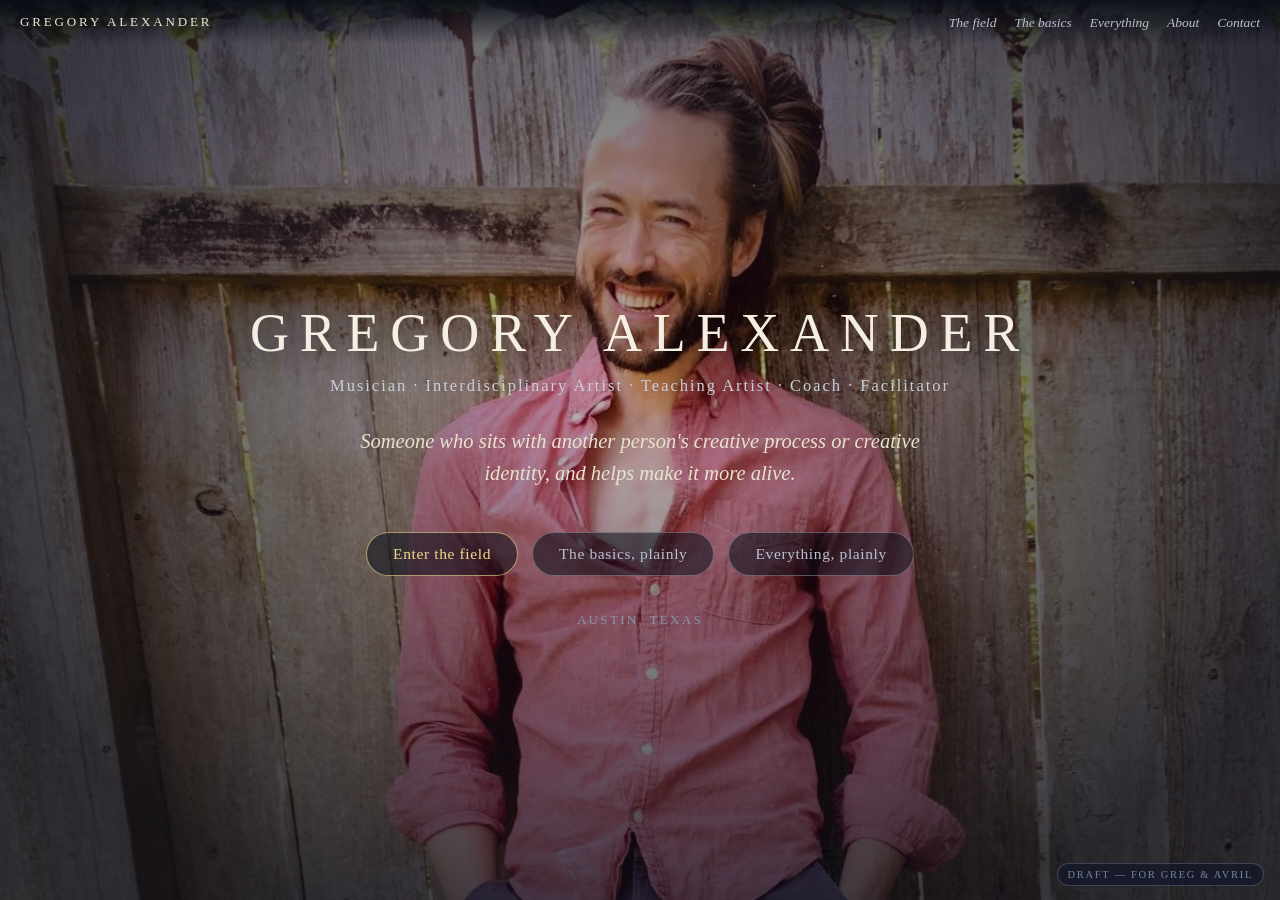
==== draft-site/index.html @ 9e90405c "Phone field: density quota, on-screen surge clamp, header guard, faster shimmer, deeper starfield, c" ====
<!DOCTYPE html>
<html lang="en">
<head>
<meta charset="utf-8">
<meta name="viewport" content="width=device-width, initial-scale=1">
<title>Gregory Alexander — musician · interdisciplinary artist · teaching artist · coach · facilitator</title>
<style>
  *{margin:0;padding:0;box-sizing:border-box;}
  html,body{min-height:100%;}
  body{background:#070b16;color:#e8e4d8;font-family:Georgia,'Times New Roman',serif;-webkit-font-smoothing:antialiased;}
  a{color:#f2d68c;}
  button{font-family:inherit;}

  /* ---------- persistent quiet nav ---------- */
  #nav{position:fixed;top:0;left:0;right:0;z-index:50;display:flex;justify-content:space-between;align-items:center;
    padding:13px 20px;background:linear-gradient(rgba(7,11,22,.88),rgba(7,11,22,0));}
  #nav .name{letter-spacing:.22em;text-transform:uppercase;font-size:13px;color:#ece7d9;text-decoration:none;}
  #nav .links a{margin-left:18px;font-size:13.5px;font-style:italic;color:#b9c0d0;text-decoration:none;}
  #nav .links a:hover{color:#f2d68c;}

  .view{display:none;min-height:100vh;}
  .view.on{display:block;}

  /* ---------- cover ---------- */
  #cover{position:relative;overflow:hidden;}
  #cover .bg{position:absolute;inset:0;background:url('assets/fence.jpg') center 22%/cover no-repeat;opacity:.85;}
  #cover .veil{position:absolute;inset:0;background:radial-gradient(ellipse at 50% 42%,rgba(7,11,22,.10),rgba(7,11,22,.78) 80%);}
  #coverStars{position:absolute;inset:0;}
  #cover .inner{position:relative;z-index:3;min-height:100vh;display:flex;flex-direction:column;align-items:center;justify-content:center;text-align:center;padding:90px 22px 60px;}
  #cover h1{font-size:clamp(30px,5.6vw,54px);font-weight:normal;letter-spacing:.2em;text-transform:uppercase;color:#f4efe2;text-shadow:0 2px 30px rgba(0,0,0,.8);}
  #cover .titles{margin-top:12px;font-size:clamp(13px,1.8vw,16.5px);letter-spacing:.12em;color:#c8cfdd;}
  #cover .knownfor{margin-top:30px;max-width:620px;font-style:italic;font-size:clamp(16.5px,2.3vw,20.5px);line-height:1.55;color:#e8e2cf;}
  #cover .enter{margin-top:42px;display:flex;gap:14px;flex-wrap:wrap;justify-content:center;}
  .btn{display:inline-block;padding:12px 26px;border:1px solid rgba(242,214,140,.65);border-radius:999px;color:#f2d68c;
    text-decoration:none;font-size:15.5px;letter-spacing:.04em;background:rgba(10,14,26,.55);cursor:pointer;}
  .btn:hover{background:rgba(242,214,140,.14);}
  .btn.plain{border-color:rgba(185,192,208,.4);color:#b9c0d0;}
  #cover .where{margin-top:36px;font-size:13px;letter-spacing:.18em;color:#8b94a9;text-transform:uppercase;}

  /* ---------- field ---------- */
  #fieldView{position:relative;overflow:hidden;background:#070b16;}
  #dust{position:absolute;inset:0;z-index:0;}
  #field{position:absolute;inset:0;z-index:2;cursor:crosshair;}
  .phrase{position:absolute;transform:translate(-50%,-50%);white-space:nowrap;color:#aab4c8;background:none;border:none;
    font-family:inherit;cursor:pointer;padding:2px 4px;will-change:transform,opacity;user-select:none;-webkit-user-select:none;}
  .anchorWord{position:absolute;transform:translate(-50%,-50%);z-index:1;color:rgba(216,222,235,.13);letter-spacing:.3em;
    text-transform:uppercase;white-space:nowrap;pointer-events:none;user-select:none;}
  #fieldHead{position:absolute;top:64px;left:0;right:0;z-index:5;text-align:center;pointer-events:none;}
  #fieldHead h2{font-size:clamp(17px,2.4vw,24px);font-weight:normal;letter-spacing:.22em;text-transform:uppercase;color:#ece7d9;
    text-shadow:0 0 22px rgba(7,11,22,.95);}
  #fieldHead p{margin-top:5px;font-style:italic;font-size:clamp(12px,1.5vw,14.5px);color:#98a2b8;text-shadow:0 0 14px rgba(7,11,22,.95);}
  #fieldHint{position:absolute;left:0;right:0;bottom:16px;z-index:5;text-align:center;font-style:italic;
    font-size:clamp(11.5px,1.4vw,13.5px);color:#79839a;pointer-events:none;text-shadow:0 0 12px rgba(7,11,22,.95);}

  /* ---------- micro card ---------- */
  #card{position:fixed;left:50%;top:50%;transform:translate(-50%,-50%) scale(.86);width:min(480px,calc(100vw - 32px));
    background:rgba(13,18,34,.97);border:1px solid rgba(242,214,140,.45);border-radius:14px;padding:20px 22px 16px;z-index:80;
    opacity:0;pointer-events:none;transition:opacity .38s ease,transform .38s cubic-bezier(.22,1.36,.36,1),box-shadow .38s ease;
    box-shadow:0 0 0 0 rgba(242,214,140,0),0 18px 50px rgba(0,0,0,.55);}
  #card.open{opacity:1;pointer-events:auto;transform:translate(-50%,-50%) scale(1);
    box-shadow:0 0 90px 14px rgba(242,214,140,.20),0 18px 50px rgba(0,0,0,.55);}
  #card{cursor:pointer;}
  #card h3{font-size:19px;font-weight:normal;color:#f2d68c;margin-bottom:8px;padding-right:26px;text-decoration:underline dotted rgba(242,214,140,.65);text-underline-offset:4px;}
  #card p{font-size:14.5px;line-height:1.55;color:#ddd8ca;}
  #card .more{display:inline-block;margin-top:13px;font-size:13.5px;font-style:italic;color:#f2d68c;text-decoration:none;border-bottom:1px dotted rgba(242,214,140,.6);cursor:pointer;background:none;border-top:none;border-left:none;border-right:none;padding:0;}
  #cardClose{position:absolute;top:9px;right:13px;background:none;border:none;color:#98a2b8;font-size:19px;cursor:pointer;}

  /* ---------- rooms ---------- */
  .roomWrap{max-width:760px;margin:0 auto;padding:110px 22px 70px;}
  .roomWrap .kick{font-size:12px;letter-spacing:.26em;text-transform:uppercase;color:#98a2b8;}
  .roomWrap h2{font-size:clamp(26px,4vw,36px);font-weight:normal;color:#f4efe2;margin:10px 0 6px;}
  .roomWrap .sub{font-style:italic;color:#c8cfdd;font-size:16.5px;margin-bottom:22px;}
  .roomWrap img.hero{width:100%;max-height:340px;object-fit:cover;border-radius:10px;margin:8px 0 26px;opacity:.92;}
  .roomWrap p{font-size:16.5px;line-height:1.68;color:#ddd8ca;margin-bottom:16px;}
  .roomWrap h4{font-weight:normal;font-style:italic;color:#f2d68c;font-size:17.5px;margin:26px 0 8px;}
  .roomWrap ul{margin:0 0 16px 20px;}
  .roomWrap li{font-size:16px;line-height:1.6;color:#ddd8ca;margin-bottom:5px;}
  .waysIn{display:flex;flex-wrap:wrap;gap:9px;margin:6px 0 20px;}
  .waysIn button{background:rgba(16,22,40,.85);border:1px solid rgba(217,210,192,.3);border-radius:999px;color:#d9d2c0;
    font-size:13.5px;padding:6px 14px;cursor:pointer;}
  .waysIn button:hover{border-color:rgba(242,214,140,.8);color:#f2d68c;}
  .reach{margin-top:34px;border-top:1px solid rgba(217,210,192,.22);padding-top:20px;}
  .reach p{font-size:15.5px;}
  .reach .big{font-size:17.5px;color:#f4efe2;}
  .sideways{margin-top:26px;font-style:italic;font-size:14.5px;color:#98a2b8;}
  .sideways a{color:#b9c0d0;}

  /* ---------- everything / about ---------- */
  .pageWrap{max-width:820px;margin:0 auto;padding:110px 22px 70px;}
  .pageWrap h2{font-size:clamp(24px,3.6vw,32px);font-weight:normal;color:#f4efe2;letter-spacing:.14em;text-transform:uppercase;margin-bottom:8px;}
  .pageWrap .lede{font-style:italic;color:#c8cfdd;margin-bottom:10px;font-size:16px;}
  .pageWrap h3{font-weight:normal;font-size:25px;letter-spacing:.03em;color:#f2d68c;margin:38px 0 12px;}
  .pageWrap h3 a{color:#f2d68c;text-decoration:none;border-bottom:1px dotted rgba(242,214,140,.5);}
  .pageWrap .phr{display:inline-block;margin:0 14px 9px 0;font-size:15.5px;color:#d9d2c0;text-decoration:none;border-bottom:1px dotted rgba(217,210,192,.35);cursor:pointer;background:none;border-top:none;border-left:none;border-right:none;padding:0;}
  .pageWrap .phr:hover{color:#f2d68c;}
  .pageWrap p{font-size:16.5px;line-height:1.68;color:#ddd8ca;margin-bottom:16px;}
  .pageWrap img.hero{width:100%;max-height:360px;object-fit:cover;border-radius:10px;margin:10px 0 24px;}
  #draftTag{position:fixed;bottom:14px;right:16px;z-index:90;font-size:10.5px;letter-spacing:.16em;color:#79839a;
    border:1px solid rgba(121,131,154,.4);border-radius:999px;padding:5px 10px;background:rgba(16,22,40,.7);}

  /* ---------- light rooms: possibility, crystallized ---------- */
  #roomView,#everythingView,#aboutView,#basicsView{background:linear-gradient(180deg,#faf2df,#f5e7cb 55%,#efdcba);color:#2e2119;}
  #roomView .roomWrap h2,#everythingView .pageWrap h2,#aboutView .pageWrap h2,#basicsView .pageWrap h2{color:#33231a;}
  .roomWrap .kick{color:#a05a2c;}
  #roomView .roomWrap .sub,#everythingView .pageWrap .lede,#aboutView .pageWrap .lede,#basicsView .pageWrap .lede{color:#71563c;}
  #roomView .roomWrap p,#roomView .roomWrap li,#everythingView .pageWrap p,#aboutView .pageWrap p,#basicsView .pageWrap p{color:#41321f;}
  #roomView .roomWrap h4{color:#b3541e;}
  #roomView .roomWrap img.hero{opacity:1;box-shadow:0 10px 34px rgba(90,55,15,.25);}
  #everythingView .pageWrap img.hero,#aboutView .pageWrap img.hero,#basicsView .pageWrap img.hero{box-shadow:0 10px 34px rgba(90,55,15,.22);}
  #roomView .waysIn button{background:rgba(255,252,244,.85);border-color:rgba(122,84,40,.45);color:#5a4028;}
  #roomView .waysIn button:hover{border-color:#b3541e;color:#b3541e;}
  #roomView .reach,#everythingView .reach,#aboutView .reach,#basicsView .reach{border-top-color:rgba(122,84,40,.35);}
  #roomView .reach .big,#everythingView .reach .big,#aboutView .reach .big,#basicsView .reach .big{color:#33231a;}
  #roomView a,#everythingView a,#aboutView a,#basicsView a{color:#9a4a12;}
  #roomView .sideways{color:#8a6c4c;} #roomView .sideways a{color:#9a4a12;}
  #everythingView .pageWrap h3{color:#8a3c0c;} #everythingView .pageWrap h3 a{color:#8a3c0c;border-bottom-color:rgba(154,74,18,.5);}
  #everythingView .pageWrap .phr{color:#5a4632;border-bottom-color:rgba(122,84,40,.4);}
  #everythingView .pageWrap .phr:hover{color:#b3541e;}
  body.lightnav #nav{background:linear-gradient(rgba(250,242,223,.94),rgba(250,242,223,0));}
  body.lightnav #nav .name{color:#4a3220;}
  body.lightnav #nav .links a{color:#7a5a38;}
  body.lightnav #nav .links a:hover{color:#b3541e;}
  /* ---------- basics ---------- */
  .hireCards{display:grid;grid-template-columns:repeat(auto-fit,minmax(215px,1fr));gap:16px;margin:22px 0 8px;}
  .hireCard{display:block;background:rgba(255,252,244,.9);border:1px solid rgba(122,84,40,.35);border-radius:12px;overflow:hidden;text-decoration:none;box-shadow:0 6px 22px rgba(90,55,15,.13);}
  .hireCard img{width:100%;height:130px;object-fit:cover;display:block;}
  .hireCard .hc{padding:13px 16px 15px;}
  .hireCard h4{font-weight:normal;font-size:19px;color:#8a3c0c;margin-bottom:4px;}
  .hireCard p{font-size:14.5px;line-height:1.5;color:#5a4632;margin:0;}
  .hireCard .go{display:inline-block;margin-top:9px;font-style:italic;font-size:13.5px;color:#b3541e;}
  .albumBox{display:flex;gap:20px;flex-wrap:wrap;align-items:flex-start;background:rgba(255,252,244,.9);border:1px solid rgba(122,84,40,.35);border-radius:12px;padding:18px;margin:14px 0 6px;box-shadow:0 6px 22px rgba(90,55,15,.13);}
  .albumBox img{width:150px;height:150px;object-fit:cover;border-radius:8px;}
  .albumBox .tracks{flex:1;min-width:240px;}
  .albumBox .trk{margin-bottom:12px;}
  .albumBox .trk .tt{font-size:15.5px;color:#41321f;margin-bottom:4px;}
  .albumBox audio{width:100%;height:34px;}
  .companyRow{display:flex;gap:14px;overflow-x:auto;padding:6px 2px 14px;margin:8px 0 4px;}
  .companyCard{flex:0 0 168px;background:rgba(255,252,244,.9);border:1px solid rgba(122,84,40,.3);border-radius:10px;overflow:hidden;}
  .companyCard img{width:100%;height:110px;object-fit:cover;display:block;}
  .companyCard .cn{padding:9px 12px;font-size:14.5px;color:#41321f;}
  .photoStrip{display:grid;grid-template-columns:repeat(auto-fit,minmax(150px,1fr));gap:10px;margin:14px 0 6px;}
  .photoStrip img{width:100%;height:150px;object-fit:cover;border-radius:8px;display:block;}
  .basicsSec{font-weight:normal;font-size:23px;color:#8a3c0c;margin:36px 0 6px;}
  .vidWrap{position:relative;padding-top:56.25%;margin:8px 0 20px;}
  .vidWrap iframe{position:absolute;inset:0;width:100%;height:100%;border:0;border-radius:10px;box-shadow:0 10px 30px rgba(90,55,15,.22);}
  #fieldView{touch-action:none;}
  @media (max-width:640px){ .anchorWord{color:rgba(216,222,235,.26);} }
</style>
</head>
<body>

<nav id="nav">
  <a class="name" href="#cover">Gregory Alexander</a>
  <div class="links">
    <a href="#field">The field</a><a href="#basics">The basics</a><a href="#everything">Everything</a><a href="#about">About</a><a href="mailto:gregalexanderheartsyou@gmail.com">Contact</a>
  </div>
</nav>

<!-- COVER -->
<section class="view" id="cover">
  <div class="bg"></div><canvas id="coverStars"></canvas><div class="veil"></div>
  <div class="inner">
    <h1>Gregory Alexander</h1>
    <div class="titles">Musician · Interdisciplinary Artist · Teaching Artist · Coach · Facilitator</div>
    <p class="knownfor">Someone who sits with another person's creative process or creative identity, and helps make it more alive.</p>
    <div class="enter">
      <a class="btn" href="#field">Enter the field</a>
      <a class="btn plain" href="#basics">The basics, plainly</a>
      <a class="btn plain" href="#everything">Everything, plainly</a>
    </div>
    <div class="where">Austin, Texas</div>
  </div>
</section>

<!-- FIELD -->
<section class="view" id="fieldView">
  <canvas id="dust"></canvas>
  <div id="field"></div>
  <div id="fieldHead">
    <h2>The Field of Possibilities</h2>
    <p>every way in is a way of working together</p>
  </div>
  <div id="fieldHint">run your cursor slowly across the field. what is yours will surface.</div>
</section>

<!-- ROOM (filled by script) -->
<section class="view" id="roomView"><div class="roomWrap" id="roomWrap"></div></section>

<!-- EVERYTHING -->
<section class="view" id="everythingView"><div class="pageWrap" id="everythingWrap"></div></section>

<!-- ABOUT -->
<section class="view" id="aboutView"><div class="pageWrap" id="aboutWrap"></div></section>


<!-- BASICS -->
<section class="view" id="basicsView"><div class="pageWrap basicsWrap">
  <h2>The basics</h2>
  <p class="lede">The straightforward page: what he does, what it sounds like, and how to hire him.</p>
  <img class="hero" src="assets/rockwood.jpg" alt="Gregory Alexander live at Rockwood Music Hall">
  <div class="hireCards">
    <a class="hireCard" href="#room/study"><img src="assets/piano.jpg" alt=""><div class="hc"><h4>Lessons &amp; coaching</h4><p>Piano, voice, guitar, songwriting. Starting at $60/hour, times arranged individually.</p><span class="go">Ask about lessons →</span></div></a>
    <a class="hireCard" href="#room/ceremony"><img src="assets/melodica.jpg" alt=""><div class="hc"><h4>Weddings &amp; ceremonies</h4><p>From the aisle song to music-directing the whole day, shaped with couples and planners.</p><span class="go">Plan the music →</span></div></a>
    <a class="hireCard" href="#room/stage"><img src="assets/barika.jpg" alt=""><div class="hc"><h4>Stages &amp; sessions</h4><p>Performance, accompaniment, music direction, and session playing on your record.</p><span class="go">Check availability →</span></div></a>
  </div>
  <h3 class="basicsSec">Hear him: Any Day</h3>
  <p>Greg Alexander sings the songs of Ryan Fauber. Press play.</p>
  <div class="albumBox">
    <img src="assets/album.jpg" alt="Any Day album cover">
    <div class="tracks">
      <div class="trk"><div class="tt">Are You With Me</div><audio controls preload="none" src="assets/anyday-are-you-with-me.mp3"></audio></div>
      <div class="trk"><div class="tt">Heart of the Matter</div><audio controls preload="none" src="assets/anyday-heart-of-the-matter.mp3"></audio></div>
      <div class="trk"><div class="tt">I'm Letting You Go</div><audio controls preload="none" src="assets/anyday-letting-you-go.mp3"></audio></div>
    </div>
  </div>
  <h3 class="basicsSec">The company he keeps</h3>
  <div class="companyRow">
    <div class="companyCard"><img src="assets/mystic.jpg" alt=""><div class="cn">Mystic Revival</div></div>
    <div class="companyCard"><img src="assets/awakened.jpg" alt=""><div class="cn">Awakened Hearts</div></div>
    <div class="companyCard"><img src="assets/moveit.jpg" alt=""><div class="cn">The Move It Move It</div></div>
    <div class="companyCard"><img src="assets/pirate.jpg" alt=""><div class="cn">The Absent-Minded Pirate</div></div>
    <div class="companyCard"><img src="assets/starseed.jpg" alt=""><div class="cn">Starseed Scouts</div></div>
    <div class="companyCard"><img src="assets/barika.jpg" alt=""><div class="cn">Barika Ensemble</div></div>
    <div class="companyCard"><img src="assets/amyband.jpg" alt=""><div class="cn">With Amy Sue Berlin</div></div>
  </div>
  <h3 class="basicsSec">From the years</h3>
  <div class="photoStrip">
    <img src="assets/gregory.jpg" alt=""><img src="assets/tg.jpg" alt=""><img src="assets/contact.jpg" alt=""><img src="assets/well.jpg" alt=""><img src="assets/img2203.jpg" alt=""><img src="assets/img2302.jpg" alt="">
  </div>
  <div class="reach"><p class="big">Reach out, and we will find a time that works.</p><p><a href="mailto:gregalexanderheartsyou@gmail.com">gregalexanderheartsyou@gmail.com</a> · 802-734-6148</p></div>
  <div class="sideways" style="margin-top:22px;font-style:italic;">Or wander: <a href="#field">the field of possibilities</a> · <a href="#everything">everything, the long way</a></div>
</div></section>

<!-- MICRO CARD -->
<div id="card" role="dialog" aria-hidden="true">
  <button id="cardClose" type="button" aria-label="Close">×</button>
  <h3 id="cardTitle"></h3>
  <p id="cardBody"></p>
  <button class="more" id="cardMore" type="button"></button>
</div>

<div id="draftTag">DRAFT — FOR GREG &amp; AVRIL</div>

<script>
'use strict';
function mulberry32(a){return function(){a|=0;a=a+0x6D2B79F5|0;var t=Math.imul(a^a>>>15,1|a);t=t+Math.imul(t^t>>>7,61|t)^t;return((t^t>>>14)>>>0)/4294967296;};}
var rnd = mulberry32(20261124);

/* ================= FIELD DATA — interfaces only ================= */
var P = [
  {t:'piano lessons', c:'study', e:1},{t:'voice lessons', c:'study'},{t:'guitar lessons', c:'study'},
  {t:'songwriting', c:'study'},{t:'composition', c:'study'},{t:'music theory', c:'study'},
  {t:'ear training', c:'study'},{t:'improvisation', c:'study'},{t:"what's a pocket?", c:'study'},
  {t:'I want to learn how to groove', c:'study'},{t:'help my kid love music', c:'study', e:1},
  {t:'sing with me', c:'study'},{t:"let's get that song out of you", c:'study'},
  {t:'music for our wedding', c:'ceremony', e:1},{t:'shape the whole sonic layer of the day', c:'ceremony'},
  {t:'our first dance', c:'ceremony'},{t:'walk down the aisle', c:'ceremony'},
  {t:'a singing ritual', c:'ceremony'},{t:'music for a memorial', c:'ceremony'},
  {t:'a sound bath', c:'ceremony'},{t:'help curating the music', c:'ceremony'},
  {t:'accompanist needed', c:'stage'},{t:'music for my dance piece', c:'stage'},
  {t:'a music director for our show', c:'stage', e:1},{t:'audition coaching', c:'stage', e:1},{t:'music for film', c:'stage'},{t:'play for somebody to sing', c:'stage'},{t:'music for my theater piece', c:'stage'},{t:'live music for our production', c:'stage'},
  {t:'commission something', c:'create'},{t:'devising together', c:'create'},
  {t:'my band needs ears', c:'create'},{t:'an installation', c:'create'},{t:'a piece for our ensemble', c:'create'},{t:'write something for us', c:'create'},{t:'build a piece together', c:'create'},{t:'score our project', c:'create'},
  {t:'creativity coaching', c:'coach', e:1},{t:'sit with my creative process', c:'coach'},
  {t:'unblock the work', c:'coach'},{t:'grow as an artist', c:'coach'},{t:'support my practice', c:'coach'},{t:'sit with my creative identity', c:'coach'},{t:'help my work come alive', c:'coach'},{t:'a witness for my process', c:'coach'},
  {t:'hear him play', c:'listen'},{t:'watch him perform', c:'listen'},
  {t:'recordings', c:'listen'},{t:'live sets', c:'listen'},{t:'I used to play', c:'listen'},{t:'watch him play', c:'listen'},{t:'hear him sing', c:'listen'},{t:'see him live', c:'listen'},
  {t:'in the studio', c:'studio'},{t:'sing on your record', c:'studio'},{t:'play on your album', c:'studio'},{t:'play keys on your album', c:'studio'},{t:'vocals for your track', c:'studio'},{t:'guitar for your session', c:'studio'},{t:'synth on your record', c:'studio'},{t:'a singer for your session', c:'studio'}
];
var ROOMNAMES = { study:'Study — lessons, sessions & coaching', ceremony:'Ceremonies & weddings', stage:'Stage & screen', create:'Make something together', coach:'Coaching', listen:'Listen & watch', studio:'In the studio' };
var FALLBACK = {
  study:'Part of the study room: lessons, coaching, and music deepening, shaped around the music you actually want to make.',
  ceremony:'Part of the ceremonial room: music shaped to the day, from the first guest to the last dance.',
  stage:'Part of the stage and screen room: accompaniment, music direction, and coaching for performers.',
  create:'Part of the making room: commissions, devising, and collaboration, beginning with a conversation.',
  coach:'Part of the coaching room: a creativity practice, witnessed and supported over time.',
  listen:'Part of the listening room: recordings, videos, and live sets, gathered in one place.',
  studio:'Part of the studio room: session work, his singing and playing recorded on your album.'
};
var BLURBS = {
  'piano lessons':'Piano and keyboards, from first notes to fluent improvisation, shaped around the music you actually want to make. In person in Windsor Park, near Mueller, or at your home.',
  'voice lessons':'Voice lessons and singing accompaniment, shaped around the music you actually want to make.',
  'guitar lessons':'Guitar, from first chords to your own songs, shaped around the music you actually want to make.',
  'songwriting':'He writes songs about life, love and the natural world, and helps other people get theirs out of them.',
  'music theory':'Theory is a map of why music moves you: how chords lean, how melodies land, how to read what you hear. We build it from the music you already love, not from a workbook.',
  "what's a pocket?":'The pocket is a mysterious place. As part of ensemble studies, working together, playing, exploring, listening, we will explore what the heck it is, and what to do with it.',
  'I want to learn how to groove':'Groove is ensemble work: finding the pocket, holding rhythmic consistency, listening wider than your own part. We explore it by playing together, not by diagram.',
  'help my kid love music':'Love of music cannot be made to happen. It can be encouraged: hanging out, following the child\u2019s lead, holding space for exploration. That is the honest shape of this work.',
  'music for our wedding':'Music for the day as a whole, not just the moments everyone notices. I work with couples and planners to shape the sonic layer of the ceremony and celebration.',
  'shape the whole sonic layer of the day':'There is a difference between booking songs and shaping a day. This is ceremony music direction: the arc of sound from the first guest arriving to the last dance.',
  'audition coaching':'Coaching for actors and singers preparing to audition, including musical theater: the song, the cut, the room, and how to walk into it as yourself.',
  'a music director for our show':'Music direction for theater and performance: ensemble leadership, live musicians, and the sound of the whole production, held together.',
  'accompanist needed':'He accompanies dancers and storytellers with live improvised music, and singers at the piano. Accompaniment is listening, played.',
  'creativity coaching':'Someone who sits with another person\u2019s creative process or creative identity and helps make it more alive and supports them. That is the coaching, whatever the medium.',
  'in the studio':'Studio work means his singing and playing on your record: vocals, guitar, piano, and synth, recorded in your session, on your album.',
  'sing on your record':'A singer and multi-instrumentalist, hireable to come in and record on your album: vocals, guitar, piano, synth.',
  'a sound bath':'Sound healing at the front of the room: singing bowls, voice, and quiet instruments, holding the space while it happens.'
};

/* ================= ROOMS ================= */
var REACH = '<div class="reach"><p class="big">Reach out, and we will find a time that works.</p>'
  + '<p><a href="mailto:gregalexanderheartsyou@gmail.com">gregalexanderheartsyou@gmail.com</a> · 802-734-6148</p></div>';
var ROOMS = {
study:{ kick:'Study', title:'Lessons, sessions & coaching', sub:'shaped around the music you actually want to make', img:'assets/keys.jpg',
  body:'<p>Gregory Alexander is a musician, performing artist, coach, and facilitator in Austin with a BFA in Musical Theatre. Private lessons and coaching in piano and keyboards, voice, guitar, songwriting and composition, improvisation, and ear training, shaped around the music you actually want to make. The intention is to cultivate play, joy, and curiosity.</p>'
  + '<p>There is no split here between lessons for kids and lessons for adults; the work is the same work. What differs is the aim: learning an instrument, deepening a practice, or being coached and supported in the learning itself. Coaching reaches past any single instrument, too: practice, goals, dynamics, and passion can be coached whether or not it is an instrument he plays.</p>'
  + '<h4>The pocket</h4><p>The pocket is a mysterious place. As part of ensemble studies, working together, playing, exploring, listening, we will explore what the heck it is, and what to do with it.</p>'
  + '<h4>Help my kid love music</h4><p>Love of music cannot be made to happen. It can be encouraged: hanging out with a kid, following their lead, holding space for learning, growth, and exploration. If a parent hires him for that, that is the shape the work honestly takes.</p>'
  + '<p>Starting at $60/hour. Lesson times are arranged individually.</p>',
  ways:['piano lessons','voice lessons','guitar lessons','songwriting','music theory',"what's a pocket?",'I want to learn how to groove','help my kid love music'], img2:'assets/piano.jpg' },
ceremony:{ kick:'Ceremonies', title:'Ceremonies & weddings', sub:'music shaped to the day', img:'assets/melodica.jpg',
  body:'<p>I work with couples and wedding planners to create the perfect sonic layer for their special day.</p>'
  + '<p>It is a range, not a list. At one end, improvising something beautiful while the bride walks down the aisle. At the other, being the musical director of the whole wedding: choosing the music, finding the right players, deciding the processional, acting as the organizational musical voice with the couple and the planner.</p>'
  + '<h4>Ways it can look</h4><ul><li>Help curating and music-directing the wedding</li><li>Playing for somebody to sing</li><li>Singing during cocktail hour, or singing the aisle song</li><li>Sound healing at the front, singing bowls during the processional</li></ul>'
  + '<p>He also co-creates Austin\u2019s quarterly Community Singing Rituals, and plays music for memorials and gatherings where the room itself is the occasion.</p>',
  ways:['music for our wedding','shape the whole sonic layer of the day','our first dance','walk down the aisle','a singing ritual','music for a memorial','a sound bath','help curating the music'], img2:'assets/island.jpg' },
stage:{ kick:'Stage & screen', title:'Stage & screen work', sub:'accompaniment, music direction, coaching', img:'assets/gregory.jpg',
  body:'<p>He accompanies dancers and storytellers with live improvised music, and is currently music-directing Sarah Bentley\u2019s Impermanence album project. His play spans theater, dance, ceremony, and performance art.</p>'
  + '<h4>Audition coaching</h4><p>He also coaches acting and audition preparation, including musical theater: the song, the cut, the room, and how to walk into it as yourself.</p>',
  ways:['accompanist needed','music for my dance piece','a music director for our show','audition coaching','music for film','play for somebody to sing','music for my theater piece','live music for our production'], img2:'assets/rockwood.jpg' },
create:{ kick:'Create', title:'Make something together', sub:'commissions, devising, collaboration', img:'assets/well.jpg',
  body:'<p>Gregory Alexander is a creative facilitator, interdisciplinary artist, and devotee of the improvised moment. Commissions are an engine of his work: a theme, an occasion, a deadline, and something new exists that did not before.</p>'
  + '<p>Work spans music and theater, ensemble leadership, improvisation, recording, and community arts, with an emphasis on helping people explore confidence, creativity, collaboration, and authentic artistic expression.</p>'
  + '<p>If you are making something and it needs ears, a deviser, or a composer in the room, the way in is a conversation.</p>',
  ways:['commission something','devising together','my band needs ears','an installation','a piece for our ensemble','write something for us','build a piece together','score our project'], img2:'assets/barika.jpg' },
coach:{ kick:'Coaching', title:'Coaching', sub:'a creativity practice, witnessed and supported', img:'assets/piano.jpg',
  body:'<p>Someone who sits with another person\u2019s creative process or creative identity and helps make it more alive and supports them. That sentence covers the lessons, the ceremonial work, and this: coaching for artists and makers in any medium, with music and sound at the center.</p>'
  + '<p>It is the work of a creativity professional: art, writing, general creative practice, and the life around the work, including the presence-based and spiritual edges of it, as they arise.</p>',
  ways:['creativity coaching','sit with my creative process','unblock the work','grow as an artist','support my practice','sit with my creative identity','help my work come alive','a witness for my process'], img2:'assets/contact.jpg' },
listen:{ kick:'Witness', title:'Listen & watch', sub:'the work, as it exists so far', img:'assets/album.jpg',
  body:'<p>A singer and multi-instrumentalist described as a "deeply gifted vocalist" and "magician." Recordings, videos, and live sets live here, and the shelf grows.</p>'
  + '<p>He recorded an album, "Any Day: Greg Alexander sings the songs of Ryan Fauber." He performs "The Absent-Minded Pirate," written by Billy Lucas. He plays with Sparrowji, Mystic Revival, and Awakened Hearts, and co-leads the song circles of Home Street Music.</p>'
  + '<h4>Any Day: three tracks, press play</h4><div class="albumBox"><img src="assets/album.jpg" alt="Any Day album cover"><div class="tracks">'
  + '<div class="trk"><div class="tt">Are You With Me</div><audio controls preload="none" src="assets/anyday-are-you-with-me.mp3"></audio></div>'
  + '<div class="trk"><div class="tt">Heart of the Matter</div><audio controls preload="none" src="assets/anyday-heart-of-the-matter.mp3"></audio></div>'
  + '<div class="trk"><div class="tt">I\'m Letting You Go</div><audio controls preload="none" src="assets/anyday-letting-you-go.mp3"></audio></div>'
  + '</div></div>'
  + '<p><a href="https://www.reverbnation.com/gregoryalexanderofficial" target="_blank" rel="noopener">Listen on ReverbNation</a></p>'
  + '<p>And a living-room one: Dante Cimadamore (Give Me Motion) and Greg jamming \u201cDon\u2019t Need a Map\u201d on one of Dante\u2019s Austin passes, Greg on mandolin. He sang on the original studio recording.</p>'
  + '<div class="vidWrap"><iframe src="https://www.youtube-nocookie.com/embed/JGOfJaFoMdM" title="Don\u2019t Need a Map, Dante and Greg jamming" loading="lazy" allowfullscreen></iframe></div>',
  ways:['hear him play','watch him perform','recordings','live sets','I used to play','watch him play','hear him sing','see him live'], img2:'assets/well.jpg' },
studio:{ kick:'Studio work', title:'In the studio', sub:'session work: his playing and singing, on your record', img:'assets/piano.jpg',
  body:'<p>Studio work, here, means session work: Gregory is hireable to come in and record on your album: vocals, guitar, piano, and synth.</p>'
  + '<p>He performs on guitar, piano, harmonica, flute and melodica, and writes songs about life, love and the natural world. If your track needs a voice or an instrument played by someone listening as much as playing, that is the offer.</p>'
  + '<h4>Selected session work</h4>'
  + '<p><strong>Space Zombie</strong>, Mary Doodles\u2019 animated short (2012). The score is his improvised piano, recorded in a professional studio; Dante added theremin and drums.</p>'
  + '<div class="vidWrap"><iframe src="https://www.youtube-nocookie.com/embed/qwD5r6xCxiM" title="Space Zombie, animated short by Mary Doodles" loading="lazy" allowfullscreen></iframe></div>'
  + '<p><strong>Awkward White Guys in Shorts</strong>, Nice Peter\u2019s single (Maker Studios, 2012). He plays piano on the studio recording, and he is one of the four awkward white guys on screen.</p>'
  + '<div class="vidWrap"><iframe src="https://www.youtube-nocookie.com/embed/dC3cnPqs3m4" title="Awkward White Guys in Shorts, Nice Peter" loading="lazy" allowfullscreen></iframe></div>'
  + '<p><strong>The Absent-Minded Pirate</strong>, Billy Lucas\u2019s musical. He sang lead on the cast recording: musical-theater singing, tracked in studio.</p>'
  + '<p><strong>I Don\u2019t Need a Map</strong>, Give Me Motion, Dante Cimadamore\u2019s project (There Goes Summer, 2018). Big backing vocals, sung in studio; the released credits list him by name: Gregory Alexander, background vocals.</p>'
  + '<div class="vidWrap"><iframe src="https://www.youtube-nocookie.com/embed/K9grCHiujE4" title="Don\u2019t Need a Map, Give Me Motion (official video)" loading="lazy" allowfullscreen></iframe></div>'
  + '<p>And his own album <strong>Any Day</strong> (2012), three tracks of which play on the Basics page and in the listening room.</p>',
  ways:['in the studio','sing on your record','play on your album','play keys on your album','vocals for your track','guitar for your session','synth on your record','a singer for your session'], img2:'assets/tg.jpg' }
};

/* ================= FIELD ENGINE (the Lens) ================= */
var field = document.getElementById('field');
var instances = [];
P.forEach(function(p){
  var copies = p.e ? 10 : 7;
  for(var i=0;i<copies;i++){
    var el = document.createElement('button');
    el.type = 'button'; el.className = 'phrase'; el.textContent = p.t;
    field.appendChild(el);
    var it = { p:p, el:el, x:0, y:0, z:0.9 + rnd()*0.2, f:0, lit:false, lastB:-1 };
    el.addEventListener('click', function(){ if(performance.now() < suppressTapUntil) return; openCard(p); });
    instances.push(it);
  }
});
var ANCHORS = [
  {t:'Study', x:20, y:30},{t:'Ceremony', x:78, y:26},{t:'Stage', x:22, y:74},
  {t:'Create', x:76, y:72},{t:'Coaching', x:50, y:90},{t:'Listen', x:50, y:13},{t:'Studio', x:90, y:50}
];
var anchorEls = ANCHORS.map(function(a){
  var el = document.createElement('div'); el.className = 'anchorWord'; el.textContent = a.t;
  document.getElementById('fieldView').appendChild(el); return {a:a, el:el};
});
var W = 0, H = 0, baseFS = 12, fieldReady = false;
function layout(){
  var fv = document.getElementById('fieldView');
  W = fv.clientWidth; H = fv.clientHeight;
  baseFS = Math.max(10.5, Math.min(13.5, W/95));
  if(W < 640){ surgeK = 2.2; blurMax = 0.8; restO = 0.22; baseFS = Math.max(13, Math.min(14.5, W/27)); }
  else { surgeK = 1.75; blurMax = 1.1; restO = 0.13; }
  var anchorPos = {};
  ANCHORS.forEach(function(a){ anchorPos[a.t.toLowerCase()] = { x: a.x/100*W, y: a.y/100*H }; });
  var homeOf = { study:'study', ceremony:'ceremony', stage:'stage', create:'create', coach:'coaching', listen:'listen', studio:'studio' };
  function gauss(){ return (rnd() + rnd() + rnd() - 1.5) / 1.5; }
  var totals = {}, seenN = {};
  instances.forEach(function(q){ totals[q.p] = (totals[q.p] || 0) + 1; });
  instances.forEach(function(it){
    seenN[it.p] = (seenN[it.p] || 0) + 1;
    var quota = (W < 640) ? Math.max(2, Math.round(totals[it.p] * 0.45)) : totals[it.p];
    it.hidden = seenN[it.p] > quota;
    it.el.style.display = it.hidden ? 'none' : '';
    var home = anchorPos[homeOf[it.p.c]];
    if(home && rnd() < 0.72){
      it.x = home.x + gauss()*W*0.16;
      it.y = home.y + gauss()*H*0.13;
    } else {
      it.x = 30 + rnd()*(W - 60);
      it.y = 100 + rnd()*(H - 130);
    }
    it.x = Math.max(24, Math.min(W - 24, it.x));
    it.y = Math.max(W < 640 ? 150 : 84, Math.min(H - 16, it.y));
    it.el.style.fontSize = (baseFS*it.z*1.0) + 'px';
    it.w = it.el.offsetWidth;
    it.el.style.left = it.x + 'px'; it.el.style.top = it.y + 'px';
  });
  anchorEls.forEach(function(o){
    o.el.style.left = (o.a.x/100*W) + 'px'; o.el.style.top = (o.a.y/100*H) + 'px';
    o.el.style.fontSize = Math.max(20, W/34) + 'px';
  });
  drawDust();
  fieldReady = true;
}
var dust = document.getElementById('dust'), dctx = dust.getContext('2d');
var stars = [];
function drawDust(){
  dust.width = W; dust.height = H;
  stars = [];
  var drnd = mulberry32(777);
  for(var i=0;i<330;i++){
    var sr = drnd();
    stars.push({ x: drnd()*W, y: drnd()*H, r: sr < 0.12 ? (drnd()*1.5 + 0.7) : (drnd()*0.7 + 0.2),
      a: drnd()*0.42 + 0.10, ph: drnd()*6.28, sp: drnd()*1.4 + 0.3, amp: drnd()*0.30 + 0.08 });
  }
}
function tickDust(t){
  if(!stars.length) return;
  dctx.clearRect(0,0,W,H); dctx.fillStyle = '#dfe6f4';
  for(var i=0;i<stars.length;i++){
    var s = stars[i];
    dctx.globalAlpha = Math.max(0.02, s.a + Math.sin(t*0.001*s.sp + s.ph)*s.amp);
    dctx.beginPath(); dctx.arc(s.x, s.y, s.r, 0, 7); dctx.fill();
  }
  dctx.globalAlpha = 1;
}
var px = -9999, py = -9999, pointerOn = false, winner = null;
var rx = -9999, ry = -9999, rOn = false, lastAct = performance.now();
var surgeK = 1.75, blurMax = 1.1, restO = 0.13;
var autoMode = false, nextTw = 0, lastTw = null, twByP = {};
var sticky = null, suppressTapUntil = 0;
window.addEventListener('pointermove', function(e){ rx = e.clientX; ry = e.clientY; rOn = true; lastAct = performance.now(); });
window.addEventListener('pointerdown', function(e){
  if(e.pointerType !== 'mouse' && sticky && performance.now() < sticky.until){
    var sdx = e.clientX - sticky.it.x, sdy = e.clientY - sticky.it.y;
    if(Math.sqrt(sdx*sdx + sdy*sdy) < 100){
      var sp = sticky.p; sticky = null; suppressTapUntil = performance.now() + 500;
      openCard(sp);
    }
  }
  rx = e.clientX; ry = e.clientY; rOn = true; lastAct = performance.now();
});
window.addEventListener('pointerup', function(e){
  if(e.pointerType !== 'mouse'){
    rOn = false; lastAct = performance.now();
    if(winner && !card.classList.contains('open')) sticky = { it: winner, p: winner.p, until: performance.now() + 1600 };
  }
});
window.addEventListener('pointercancel', function(){ rOn = false; });
document.addEventListener('mouseleave', function(){ rOn = false; });
var RADIUS = 165;
function frame(){
  if(fieldReady && document.getElementById('fieldView').classList.contains('on')){
    tickDust(performance.now());
    var nowF = performance.now();
    if(card.classList.contains('open')){
      px = rx; py = ry; pointerOn = rOn; autoMode = false;
    } else if(rOn){
      px = rx; py = ry; pointerOn = true;
      sticky = null; autoMode = false;
    } else if(sticky && nowF < sticky.until){
      px = sticky.it.x; py = sticky.it.y; pointerOn = true; autoMode = false;
    } else if(nowF - lastAct > 1800){
      sticky = null; pointerOn = false; autoMode = true;
    } else {
      pointerOn = false; autoMode = false;
    }
    if(sticky && nowF >= sticky.until) sticky = null;
    if(!autoMode){
      for(var ti=0; ti<instances.length; ti++){ instances[ti].tw = null; instances[ti].twV = 0; }
      twByP = {};
    } else {
      if(nowF >= nextTw && instances.length){
        var actN = 0, qi;
        for(qi=0; qi<instances.length; qi++){ if(instances[qi].tw) actN++; }
        if(actN < 7){
          var cand2 = instances[Math.floor(Math.random() * instances.length)];
          if(cand2 && !cand2.tw && !cand2.hidden && cand2 !== lastTw){ cand2.tw = { start: nowF, dur: 900 + Math.random()*1100, peak: 0.55 + Math.random()*0.45 }; lastTw = cand2; }
        }
        nextTw = nowF + 150 + Math.random()*380;
      }
      twByP = {};
      for(var tj=0; tj<instances.length; tj++){
        var q2 = instances[tj];
        if(q2.tw){
          var pr2 = (nowF - q2.tw.start) / q2.tw.dur;
          if(pr2 >= 1){ q2.tw = null; q2.twV = 0; }
          else { q2.twV = q2.tw.peak * Math.sin(Math.PI * pr2); if(!twByP[q2.p] || q2.twV > twByP[q2.p]) twByP[q2.p] = q2.twV; }
        }
      }
    }
    var best = null, bestD = Infinity, i, it, dx, dy, d;
    if(pointerOn){
      for(i=0;i<instances.length;i++){
        it = instances[i]; if(it.hidden) continue; dx = it.x - px; dy = it.y - py; d = Math.sqrt(dx*dx + dy*dy);
        if(it === winner) d *= 0.92;
        if(d < bestD){ bestD = d; best = it; }
      }
      if(bestD > RADIUS) best = null;
    }
    winner = best;
    for(var k=0;k<instances.length;k++){
      var o = instances[k], target = 0;
      if(o.hidden) continue;
      if(pointerOn){
        var ddx = o.x - px, ddy = o.y - py, dd = Math.sqrt(ddx*ddx + ddy*ddy);
        target = Math.max(0, 1 - dd/190) * 0.38;
        if(o === winner) target = 1;
        else if(winner && o.p === winner.p) target = Math.max(target, 0.30);
      }
      if(autoMode){
        var tvv = o.tw ? (o.twV || 0) : 0;
        if(twByP[o.p]) tvv = Math.max(tvv, twByP[o.p] * 0.3);
        target = Math.max(target, tvv);
      }
      var rate = (o === winner) ? 0.34 : (o.tw ? 0.30 : 0.16);
      o.f += (target - o.f) * rate;
      if(o.f < 0.004 && target === 0) o.f = 0;
      var f = o.f;
      var scF = 1 + f*surgeK, shX = 0, shY = 0;
      if(f > 0.03 && o.w){
        var hwF = o.w * scF / 2;
        if(o.x - hwF < 4) shX = 4 - (o.x - hwF);
        else if(o.x + hwF > W - 4) shX = (W - 4) - (o.x + hwF);
        var hhF = baseFS * scF * 0.62, topF = (W < 640 ? 128 : 66);
        if(o.y - hhF < topF) shY = topF - (o.y - hhF);
        else if(o.y + hhF > H - 18) shY = (H - 18) - (o.y + hhF);
      }
      o.el.style.transform = 'translate(-50%,-50%) translate(' + shX.toFixed(1) + 'px,' + shY.toFixed(1) + 'px) scale(' + scF.toFixed(3) + ')';
      o.el.style.opacity = (restO + f*(1 - restO)).toFixed(3);
      o.el.style.zIndex = String(2 + Math.round(f*40));
      if(Math.abs(f - o.lastB) > 0.06 || (f === 0 && o.lastB !== 0) || (f > 0.97 && o.lastB <= 0.97)){
        o.el.style.filter = f <= 0.01 ? 'blur(' + blurMax + 'px)' : (f > 0.97 ? 'none' : 'blur(' + (blurMax*(1-f)).toFixed(2) + 'px)');
        o.lastB = f;
      }
      var lit = f > 0.55;
      if(lit !== o.lit){ o.lit = lit; o.el.style.color = lit ? '#f2d68c' : '#aab4c8'; }
    }
  }
  requestAnimationFrame(frame);
}

/* ================= CARD ================= */
var card = document.getElementById('card'), cardRoom = 'study';
function openCard(p){
  cardRoom = p.c;
  document.getElementById('cardTitle').textContent = p.t;
  document.getElementById('cardBody').textContent = BLURBS[p.t] || FALLBACK[p.c];
  document.getElementById('cardMore').textContent = 'Step into the room → ' + ROOMNAMES[p.c];
  card.classList.add('open'); card.setAttribute('aria-hidden','false');
}
function closeCard(){ card.classList.remove('open'); card.setAttribute('aria-hidden','true'); }
document.getElementById('cardClose').addEventListener('click', closeCard);
card.addEventListener('click', function(e){ if(e.target.id === 'cardClose') return; closeCard(); location.hash = '#room/' + cardRoom; });
document.getElementById('cardMore').addEventListener('click', function(){ closeCard(); location.hash = '#room/' + cardRoom; });
document.addEventListener('keydown', function(e){ if(e.key === 'Escape') closeCard(); });

/* ================= ROOMS / EVERYTHING / ABOUT ================= */
var SIDEWAYS = [['study','Study'],['ceremony','Ceremonies'],['stage','Stage & screen'],['create','Create'],['coach','Coaching'],['listen','Listen & watch'],['studio','Studio']];
function renderRoom(id){
  var r = ROOMS[id]; if(!r){ location.hash = '#field'; return; }
  var ways = r.ways.map(function(t){
    var p = null; P.forEach(function(q){ if(q.t === t) p = q; });
    return p ? '<button type="button" data-t="' + t.replace(/"/g,'&quot;') + '">' + t + '</button>' : '';
  }).join('');
  var side = SIDEWAYS.filter(function(s){ return s[0] !== id; }).map(function(s){ return '<a href="#room/' + s[0] + '">' + s[1] + '</a>'; }).join(' · ');
  document.getElementById('roomWrap').innerHTML =
    '<div class="kick">' + r.kick + '</div><h2>' + r.title + '</h2><div class="sub">' + r.sub + '</div>'
    + '<img class="hero" src="' + r.img + '" alt="">' + r.body + (r.img2 ? '<img class="hero" src="' + r.img2 + '" alt="">' : '')
    + '<h4>Phrases that live here</h4><div class="waysIn">' + ways + '</div>'
    + REACH + '<div class="sideways">Sideways: ' + side + ' · <a href="#field">back to the field</a> · <a href="#everything">everything</a></div>';
  Array.prototype.forEach.call(document.querySelectorAll('#roomWrap .waysIn button'), function(b){
    b.addEventListener('click', function(){
      var found = null; P.forEach(function(q){ if(q.t === b.getAttribute('data-t')) found = q; });
      if(found) openCard(found);
    });
  });
  window.scrollTo(0,0);
}
function renderEverything(){
  var groups = [['study','Study — lessons, sessions & coaching'],['ceremony','Ceremonies & weddings'],['stage','Stage & screen'],['create','Make something together'],['coach','Coaching'],['listen','Listen & watch'],['studio','In the studio']];
  var html = '<h2>Everything</h2><p class="lede">Every way in, plainly. The field, without the weather.</p>';
  groups.forEach(function(g){
    html += '<h3><a href="#room/' + g[0] + '">' + g[1] + '</a></h3>';
    P.forEach(function(p){ if(p.c === g[0]) html += '<button class="phr" type="button" data-t="' + p.t.replace(/"/g,'&quot;') + '">' + p.t + '</button>'; });
  });
  html += REACH;
  document.getElementById('everythingWrap').innerHTML = html;
  Array.prototype.forEach.call(document.querySelectorAll('#everythingWrap .phr'), function(b){
    b.addEventListener('click', function(){
      var found = null; P.forEach(function(q){ if(q.t === b.getAttribute('data-t')) found = q; });
      if(found) openCard(found);
    });
  });
}
function renderAbout(){
  document.getElementById('aboutWrap').innerHTML =
    '<h2>About</h2><img class="hero" src="assets/gregory.jpg" alt="Gregory Alexander">'
    + '<p>Gregory Alexander is a creative facilitator, interdisciplinary artist, and devotee of the improvised moment. A singer and multi-instrumentalist described as a "deeply gifted vocalist" and "magician," he co-creates Austin\u2019s quarterly Community Singing Rituals, accompanies dancers and storytellers with live improvised music, and is currently music-directing Sarah Bentley\u2019s Impermanence album project. His play spans theater, dance, ceremony, and performance art, with an emphasis on helping people explore confidence, creativity, collaboration, and authentic expression.</p>'
    + REACH;
}

/* ================= ROUTING ================= */
var VIEWS = { cover:'cover', field:'fieldView', basics:'basicsView', everything:'everythingView', about:'aboutView', room:'roomView' };
function route(){
  var h = (location.hash || '#cover').slice(1);
  var parts = h.split('/'), name = parts[0] || 'cover';
  if(!VIEWS[name]) name = 'cover';
  Object.keys(VIEWS).forEach(function(k){ document.getElementById(VIEWS[k]).classList.toggle('on', k === name); });
  document.body.classList.toggle('lightnav', ['room','everything','about','basics'].indexOf(name) >= 0);
  closeCard();
  if(name === 'room') renderRoom(parts[1] || 'study');
  if(name === 'field'){ layout(); }
  if(name !== 'field') window.scrollTo(0,0);
}
window.addEventListener('hashchange', route);
/* Direct click routing: some preview viewers swallow hash changes, so internal
   links also drive the router themselves. route() is idempotent. */
document.addEventListener('click', function(e){
  var a = e.target && e.target.closest ? e.target.closest('a[href^="#"]') : null;
  if(!a) return;
  var h = a.getAttribute('href');
  if(h && h.length > 1){ e.preventDefault(); if(location.hash !== h) location.hash = h; route(); }
});
var resizeTimer = null;
window.addEventListener('resize', function(){ clearTimeout(resizeTimer); resizeTimer = setTimeout(function(){ if(document.getElementById('fieldView').classList.contains('on')) layout(); }, 180); });

/* cover stars */
(function(){
  var c = document.getElementById('coverStars'), x = c.getContext('2d');
  function draw(){
    c.width = window.innerWidth; c.height = window.innerHeight;
    var drnd = mulberry32(4242); x.clearRect(0,0,c.width,c.height);
    for(var i=0;i<170;i++){
      x.globalAlpha = drnd()*0.5 + 0.1; x.fillStyle = '#dfe6f2';
      x.beginPath(); x.arc(drnd()*c.width, drnd()*c.height, drnd()*1.1 + 0.2, 0, 7); x.fill();
    }
    x.globalAlpha = 1;
  }
  draw(); window.addEventListener('resize', draw);
})();

renderEverything();
renderAbout();
route();
requestAnimationFrame(frame);
</script>
</body>
</html>
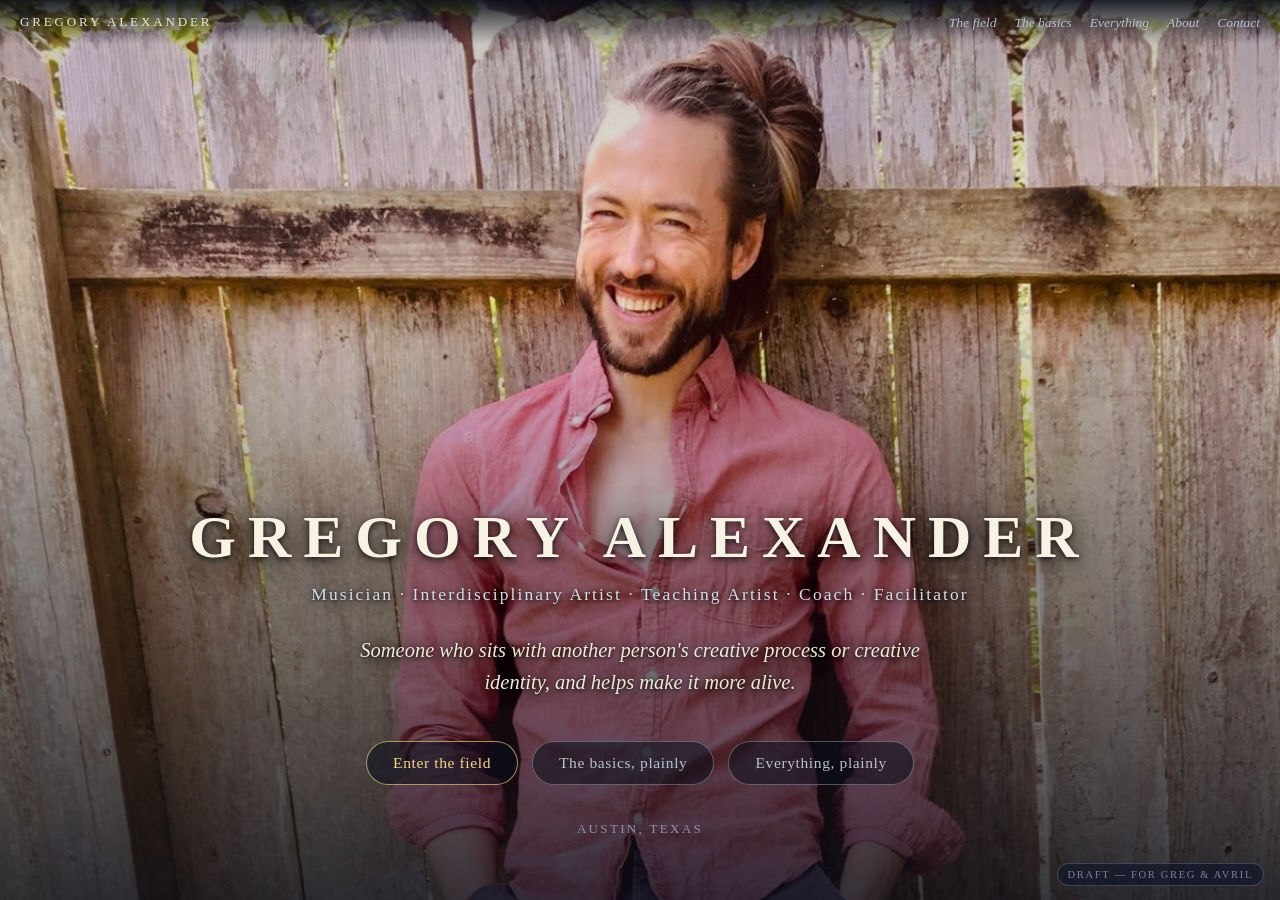
==== commit d275d137: "Answer phase: living field (drift, deep field, twinkles during selection, winner shimmer, phasing ti" ====
--- a/draft-site/index.html
+++ b/draft-site/index.html
@@ -14,6 +14,9 @@
   /* ---------- persistent quiet nav ---------- */
   #nav{position:fixed;top:0;left:0;right:0;z-index:50;display:flex;justify-content:space-between;align-items:center;
     padding:13px 20px;background:linear-gradient(rgba(7,11,22,.88),rgba(7,11,22,0));}
+  .cragSvg{display:none;}
+  body.fieldOn #nav{background:#04060c;}
+  body.fieldOn .cragSvg{display:block;position:absolute;left:0;top:100%;width:100%;height:30px;pointer-events:none;}
   #nav .name{letter-spacing:.22em;text-transform:uppercase;font-size:13px;color:#ece7d9;text-decoration:none;}
   #nav .links a{margin-left:18px;font-size:13.5px;font-style:italic;color:#b9c0d0;text-decoration:none;}
   #nav .links a:hover{color:#f2d68c;}
@@ -23,13 +26,13 @@
 
   /* ---------- cover ---------- */
   #cover{position:relative;overflow:hidden;}
-  #cover .bg{position:absolute;inset:0;background:url('assets/fence.jpg') center 22%/cover no-repeat;opacity:.85;}
-  #cover .veil{position:absolute;inset:0;background:radial-gradient(ellipse at 50% 42%,rgba(7,11,22,.10),rgba(7,11,22,.78) 80%);}
+  #cover .bg{position:absolute;inset:0;background:url('assets/fence.jpg') center 20%/cover no-repeat;opacity:.95;}
+  #cover .veil{position:absolute;inset:0;background:linear-gradient(to bottom, rgba(7,11,22,.20), rgba(7,11,22,0) 30%, rgba(7,11,22,.52) 76%, rgba(7,11,22,.80));}
   #coverStars{position:absolute;inset:0;}
-  #cover .inner{position:relative;z-index:3;min-height:100vh;display:flex;flex-direction:column;align-items:center;justify-content:center;text-align:center;padding:90px 22px 60px;}
-  #cover h1{font-size:clamp(30px,5.6vw,54px);font-weight:normal;letter-spacing:.2em;text-transform:uppercase;color:#f4efe2;text-shadow:0 2px 30px rgba(0,0,0,.8);}
-  #cover .titles{margin-top:12px;font-size:clamp(13px,1.8vw,16.5px);letter-spacing:.12em;color:#c8cfdd;}
-  #cover .knownfor{margin-top:30px;max-width:620px;font-style:italic;font-size:clamp(16.5px,2.3vw,20.5px);line-height:1.55;color:#e8e2cf;}
+  #cover .inner{position:relative;z-index:3;min-height:100vh;display:flex;flex-direction:column;align-items:center;justify-content:flex-end;text-align:center;padding:90px 22px 7vh;}
+  #cover h1{font-size:clamp(34px,6.2vw,60px);font-weight:700;letter-spacing:.2em;text-transform:uppercase;color:#f7f2e4;text-shadow:0 2px 6px rgba(0,0,0,.85),0 4px 34px rgba(0,0,0,.9);}
+  #cover .titles{margin-top:12px;font-size:clamp(13.5px,1.9vw,17.5px);letter-spacing:.12em;color:#d6dce9;text-shadow:0 1px 4px rgba(0,0,0,.9),0 2px 18px rgba(0,0,0,.85);}
+  #cover .knownfor{margin-top:30px;max-width:620px;font-style:italic;font-size:clamp(16.5px,2.3vw,20.5px);line-height:1.55;color:#efe9d8;text-shadow:0 1px 4px rgba(0,0,0,.9),0 2px 18px rgba(0,0,0,.9);}
   #cover .enter{margin-top:42px;display:flex;gap:14px;flex-wrap:wrap;justify-content:center;}
   .btn{display:inline-block;padding:12px 26px;border:1px solid rgba(242,214,140,.65);border-radius:999px;color:#f2d68c;
     text-decoration:none;font-size:15.5px;letter-spacing:.04em;background:rgba(10,14,26,.55);cursor:pointer;}
@@ -43,14 +46,16 @@
   #field{position:absolute;inset:0;z-index:2;cursor:crosshair;}
   .phrase{position:absolute;transform:translate(-50%,-50%);white-space:nowrap;color:#aab4c8;background:none;border:none;
     font-family:inherit;cursor:pointer;padding:2px 4px;will-change:transform,opacity;user-select:none;-webkit-user-select:none;}
-  .anchorWord{position:absolute;transform:translate(-50%,-50%);z-index:1;color:rgba(216,222,235,.13);letter-spacing:.3em;
+  .anchorWord{position:absolute;transform:translate(-50%,-50%);z-index:1;color:rgba(216,222,235,.17);letter-spacing:.3em;
     text-transform:uppercase;white-space:nowrap;pointer-events:none;user-select:none;}
   #fieldHead{position:absolute;top:64px;left:0;right:0;z-index:5;text-align:center;pointer-events:none;}
-  #fieldHead h2{font-size:clamp(17px,2.4vw,24px);font-weight:normal;letter-spacing:.22em;text-transform:uppercase;color:#ece7d9;
+  #fieldHead h2{font-size:clamp(20px,3vw,30px);font-weight:normal;letter-spacing:.22em;text-transform:uppercase;color:#ece7d9;animation:fieldPhase 6.5s ease-in-out infinite alternate;
     text-shadow:0 0 22px rgba(7,11,22,.95);}
   #fieldHead p{margin-top:5px;font-style:italic;font-size:clamp(12px,1.5vw,14.5px);color:#98a2b8;text-shadow:0 0 14px rgba(7,11,22,.95);}
   #fieldHint{position:absolute;left:0;right:0;bottom:16px;z-index:5;text-align:center;font-style:italic;
     font-size:clamp(11.5px,1.4vw,13.5px);color:#79839a;pointer-events:none;text-shadow:0 0 12px rgba(7,11,22,.95);}
+
+  @keyframes fieldPhase{from{opacity:.66;text-shadow:0 0 22px rgba(7,11,22,.95),0 0 10px rgba(236,231,217,.08);}to{opacity:1;text-shadow:0 0 22px rgba(7,11,22,.95),0 0 30px rgba(236,231,217,.30);}}
 
   /* ---------- micro card ---------- */
   #card{position:fixed;left:50%;top:50%;transform:translate(-50%,-50%) scale(.86);width:min(480px,calc(100vw - 32px));
@@ -138,11 +143,13 @@
   .companyCard{flex:0 0 168px;background:rgba(255,252,244,.9);border:1px solid rgba(122,84,40,.3);border-radius:10px;overflow:hidden;}
   .companyCard img{width:100%;height:110px;object-fit:cover;display:block;}
   .companyCard .cn{padding:9px 12px;font-size:14.5px;color:#41321f;}
+  .companyNote{font-style:italic;color:#7a5a38;font-size:14.5px;margin:-4px 0 12px;}
   .photoStrip{display:grid;grid-template-columns:repeat(auto-fit,minmax(150px,1fr));gap:10px;margin:14px 0 6px;}
   .photoStrip img{width:100%;height:150px;object-fit:cover;border-radius:8px;display:block;}
   .basicsSec{font-weight:normal;font-size:23px;color:#8a3c0c;margin:36px 0 6px;}
   .vidWrap{position:relative;padding-top:56.25%;margin:8px 0 20px;}
   .vidWrap iframe{position:absolute;inset:0;width:100%;height:100%;border:0;border-radius:10px;box-shadow:0 10px 30px rgba(90,55,15,.22);}
+  .vidWrap video{position:absolute;inset:0;width:100%;height:100%;border:0;border-radius:10px;object-fit:cover;background:#000;box-shadow:0 10px 30px rgba(90,55,15,.22);}
   #fieldView{touch-action:none;}
   @media (max-width:640px){ .anchorWord{color:rgba(216,222,235,.26);} }
 </style>
@@ -154,6 +161,8 @@
   <div class="links">
     <a href="#field">The field</a><a href="#basics">The basics</a><a href="#everything">Everything</a><a href="#about">About</a><a href="mailto:gregalexanderheartsyou@gmail.com">Contact</a>
   </div>
+
+  <svg class="cragSvg" viewBox="0 0 1440 34" preserveAspectRatio="none" aria-hidden="true"><path d="M0,0 L1440,0 L1440,8 L1440,16 L1403,18 L1372,8 L1310,9 L1259,24 L1228,22 L1187,7 L1154,19 L1100,8 L1057,8 L994,19 L963,24 L928,13 L897,24 L844,7 L802,7 L739,10 L693,19 L656,23 L621,24 L574,23 L535,9 L471,26 L431,17 L397,23 L365,24 L334,25 L293,21 L231,19 L183,20 L126,17 L79,13 L40,28 L0,12 Z" fill="#04060c"/></svg>
 </nav>
 
 <!-- COVER -->
@@ -214,6 +223,7 @@
     </div>
   </div>
   <h3 class="basicsSec">The company he keeps</h3>
+  <p class="companyNote">Bands he is in, projects he has done, and friends he has joined on stage.</p>
   <div class="companyRow">
     <div class="companyCard"><img src="assets/mystic.jpg" alt=""><div class="cn">Mystic Revival</div></div>
     <div class="companyCard"><img src="assets/awakened.jpg" alt=""><div class="cn">Awakened Hearts</div></div>
@@ -225,7 +235,7 @@
   </div>
   <h3 class="basicsSec">From the years</h3>
   <div class="photoStrip">
-    <img src="assets/gregory.jpg" alt=""><img src="assets/tg.jpg" alt=""><img src="assets/contact.jpg" alt=""><img src="assets/well.jpg" alt=""><img src="assets/img2203.jpg" alt=""><img src="assets/img2302.jpg" alt="">
+    <img src="assets/gregory.jpg" alt=""><img src="assets/fence2.jpg" alt=""><img src="assets/garden.jpg" alt=""><img src="assets/woods.jpg" alt=""><img src="assets/grass.jpg" alt=""><img src="assets/singing.jpg" alt=""><img src="assets/rockwood.jpg" alt=""><img src="assets/samstown.jpg" alt=""><img src="assets/barika.jpg" alt=""><img src="assets/mystic.jpg" alt=""><img src="assets/awakened.jpg" alt=""><img src="assets/starseed.jpg" alt=""><img src="assets/amyband.jpg" alt=""><img src="assets/moveit.jpg" alt=""><img src="assets/island.jpg" alt=""><img src="assets/pirate.jpg" alt=""><img src="assets/melodica.jpg" alt=""><img src="assets/piano.jpg" alt=""><img src="assets/keys.jpg" alt=""><img src="assets/tg.jpg" alt=""><img src="assets/contact.jpg" alt=""><img src="assets/well.jpg" alt=""><img src="assets/img2203.jpg" alt=""><img src="assets/img2302.jpg" alt="">
   </div>
   <div class="reach"><p class="big">Reach out, and we will find a time that works.</p><p><a href="mailto:gregalexanderheartsyou@gmail.com">gregalexanderheartsyou@gmail.com</a> · 802-734-6148</p></div>
   <div class="sideways" style="margin-top:22px;font-style:italic;">Or wander: <a href="#field">the field of possibilities</a> · <a href="#everything">everything, the long way</a></div>
@@ -337,7 +347,15 @@
   + '</div></div>'
   + '<p><a href="https://www.reverbnation.com/gregoryalexanderofficial" target="_blank" rel="noopener">Listen on ReverbNation</a></p>'
   + '<p>And a living-room one: Dante Cimadamore (Give Me Motion) and Greg jamming \u201cDon\u2019t Need a Map\u201d on one of Dante\u2019s Austin passes, Greg on mandolin. He sang on the original studio recording.</p>'
-  + '<div class="vidWrap"><iframe src="https://www.youtube-nocookie.com/embed/JGOfJaFoMdM" title="Don\u2019t Need a Map, Dante and Greg jamming" loading="lazy" allowfullscreen></iframe></div>',
+  + '<div class="vidWrap"><iframe src="https://www.youtube-nocookie.com/embed/JGOfJaFoMdM" title="Don\u2019t Need a Map, Dante and Greg jamming" loading="lazy" allowfullscreen></iframe></div>'
+  + '<h4>Session work, to hear</h4><p>His studio proofs, gathered here because this is the room for hearing him; they live in the studio room too.</p>'
+  + '<p><strong>Space Zombie</strong> (2012), the animated short by Mary Doodles; the score is his improvised piano.</p>'
+  + '<div class="vidWrap"><iframe src="https://www.youtube-nocookie.com/embed/qwD5r6xCxiM" title="Space Zombie, animated short by Mary Doodles" loading="lazy" allowfullscreen></iframe></div>'
+  + '<p><strong>Awkward White Guys in Shorts</strong> (2012), Nice Peter. Piano on the studio recording; he sings in the choruses.</p>'
+  + '<div class="vidWrap"><iframe src="https://www.youtube-nocookie.com/embed/dC3cnPqs3m4" title="Awkward White Guys in Shorts, Nice Peter" loading="lazy" allowfullscreen></iframe></div>'
+  + '<p><strong>Don\u2019t Need a Map</strong> (2018), Give Me Motion; the official video. His backing vocals are on the record.</p>'
+  + '<div class="vidWrap"><iframe src="https://www.youtube-nocookie.com/embed/K9grCHiujE4" title="Don\u2019t Need a Map, Give Me Motion (official video)" loading="lazy" allowfullscreen></iframe></div>'
+  + '<h4>In the woods, one take</h4><div class="vidWrap"><video controls preload="none" poster="assets/woods.jpg" src="assets/woods-clip.mp4"></video></div>',
   ways:['hear him play','watch him perform','recordings','live sets','I used to play','watch him play','hear him sing','see him live'], img2:'assets/well.jpg' },
 studio:{ kick:'Studio work', title:'In the studio', sub:'session work: his playing and singing, on your record', img:'assets/piano.jpg',
   body:'<p>Studio work, here, means session work: Gregory is hireable to come in and record on your album: vocals, guitar, piano, and synth.</p>'
@@ -351,7 +369,7 @@
   + '<p><strong>I Don\u2019t Need a Map</strong>, Give Me Motion, Dante Cimadamore\u2019s project (There Goes Summer, 2018). Big backing vocals, sung in studio; the released credits list him by name: Gregory Alexander, background vocals.</p>'
   + '<div class="vidWrap"><iframe src="https://www.youtube-nocookie.com/embed/K9grCHiujE4" title="Don\u2019t Need a Map, Give Me Motion (official video)" loading="lazy" allowfullscreen></iframe></div>'
   + '<p>And his own album <strong>Any Day</strong> (2012), three tracks of which play on the Basics page and in the listening room.</p>',
-  ways:['in the studio','sing on your record','play on your album','play keys on your album','vocals for your track','guitar for your session','synth on your record','a singer for your session'], img2:'assets/tg.jpg' }
+  ways:['in the studio','sing on your record','play on your album','play keys on your album','vocals for your track','guitar for your session','synth on your record','a singer for your session'], img2:'' }
 };
 
 /* ================= FIELD ENGINE (the Lens) ================= */
@@ -363,7 +381,7 @@
     var el = document.createElement('button');
     el.type = 'button'; el.className = 'phrase'; el.textContent = p.t;
     field.appendChild(el);
-    var it = { p:p, el:el, x:0, y:0, z:0.9 + rnd()*0.2, f:0, lit:false, lastB:-1 };
+    var it = { p:p, el:el, x:0, y:0, hx:0, hy:0, z:0.9 + rnd()*0.2, f:0, lit:false, lastB:-1, ph:rnd()*6.28, sp:0.14 + rnd()*0.22, ax:8 + rnd()*16, ay:6 + rnd()*12 };
     el.addEventListener('click', function(){ if(performance.now() < suppressTapUntil) return; openCard(p); });
     instances.push(it);
   }
@@ -396,14 +414,15 @@
     it.el.style.display = it.hidden ? 'none' : '';
     var home = anchorPos[homeOf[it.p.c]];
     if(home && rnd() < 0.72){
-      it.x = home.x + gauss()*W*0.16;
-      it.y = home.y + gauss()*H*0.13;
+      it.hx = home.x + gauss()*W*0.16;
+      it.hy = home.y + gauss()*H*0.13;
     } else {
-      it.x = 30 + rnd()*(W - 60);
-      it.y = 100 + rnd()*(H - 130);
+      it.hx = 30 + rnd()*(W - 60);
+      it.hy = 100 + rnd()*(H - 130);
     }
-    it.x = Math.max(24, Math.min(W - 24, it.x));
-    it.y = Math.max(W < 640 ? 150 : 84, Math.min(H - 16, it.y));
+    it.hx = Math.max(24, Math.min(W - 24, it.hx));
+    it.hy = Math.max(W < 640 ? 150 : 84, Math.min(H - 16, it.hy));
+    it.x = it.hx; it.y = it.hy;
     it.el.style.fontSize = (baseFS*it.z*1.0) + 'px';
     it.w = it.el.offsetWidth;
     it.el.style.left = it.x + 'px'; it.el.style.top = it.y + 'px';
@@ -419,17 +438,31 @@
 var stars = [];
 function drawDust(){
   dust.width = W; dust.height = H;
+  var neb = document.createElement('canvas'); neb.width = W; neb.height = H;
+  var nctx = neb.getContext('2d');
+  var drnd0 = mulberry32(4242);
+  var nebCols = ['rgba(70,54,150,', 'rgba(26,84,104,', 'rgba(116,46,84,', 'rgba(34,54,128,', 'rgba(88,60,140,'];
+  for(var nb=0; nb<6; nb++){
+    var nx = drnd0()*W, ny = drnd0()*H, nr = (0.28 + drnd0()*0.34) * W;
+    var ng = nctx.createRadialGradient(nx, ny, 0, nx, ny, nr);
+    var nc = nebCols[nb % nebCols.length];
+    ng.addColorStop(0, nc + '0.085)'); ng.addColorStop(1, nc + '0)');
+    nctx.fillStyle = ng; nctx.fillRect(nx - nr, ny - nr, nr*2, nr*2);
+  }
+  window._neb = neb;
   stars = [];
   var drnd = mulberry32(777);
-  for(var i=0;i<330;i++){
-    var sr = drnd();
-    stars.push({ x: drnd()*W, y: drnd()*H, r: sr < 0.12 ? (drnd()*1.5 + 0.7) : (drnd()*0.7 + 0.2),
-      a: drnd()*0.42 + 0.10, ph: drnd()*6.28, sp: drnd()*1.4 + 0.3, amp: drnd()*0.30 + 0.08 });
+  for(var i=0;i<780;i++){
+    var sr = drnd(), layer = sr < 0.68 ? 0 : (sr < 0.93 ? 1 : 2);
+    stars.push({ x: drnd()*W, y: drnd()*H,
+      r: layer === 0 ? (drnd()*0.45 + 0.15) : (layer === 1 ? (drnd()*0.7 + 0.4) : (drnd()*1.0 + 0.9)),
+      a: layer === 0 ? (drnd()*0.22 + 0.05) : (layer === 1 ? (drnd()*0.34 + 0.14) : (drnd()*0.30 + 0.30)),
+      ph: drnd()*6.28, sp: drnd()*1.4 + 0.3, amp: layer === 2 ? (drnd()*0.34 + 0.12) : (drnd()*0.24 + 0.05) });
   }
 }
 function tickDust(t){
   if(!stars.length) return;
-  dctx.clearRect(0,0,W,H); dctx.fillStyle = '#dfe6f4';
+  dctx.clearRect(0,0,W,H); if(window._neb) dctx.drawImage(window._neb, 0, 0); dctx.fillStyle = '#dfe6f4';
   for(var i=0;i<stars.length;i++){
     var s = stars[i];
     dctx.globalAlpha = Math.max(0.02, s.a + Math.sin(t*0.001*s.sp + s.ph)*s.amp);
@@ -466,19 +499,24 @@
   if(fieldReady && document.getElementById('fieldView').classList.contains('on')){
     tickDust(performance.now());
     var nowF = performance.now();
+    var tS = nowF * 0.001;
+    for(var di=0; di<instances.length; di++){
+      var dv = instances[di], damp = 1 - dv.f*0.92;
+      dv.x = dv.hx + (Math.sin(tS*dv.sp + dv.ph) + 0.6*Math.sin(tS*dv.sp*1.7 + dv.ph*1.3)) * dv.ax * damp;
+      dv.y = dv.hy + (Math.cos(tS*dv.sp*0.83 + dv.ph*0.7) + 0.6*Math.sin(tS*dv.sp*1.31 + dv.ph*2.1)) * dv.ay * damp;
+    }
     if(card.classList.contains('open')){
-      px = rx; py = ry; pointerOn = rOn; autoMode = false;
+      px = rx; py = ry; pointerOn = rOn;
     } else if(rOn){
       px = rx; py = ry; pointerOn = true;
-      sticky = null; autoMode = false;
+      sticky = null;
     } else if(sticky && nowF < sticky.until){
-      px = sticky.it.x; py = sticky.it.y; pointerOn = true; autoMode = false;
-    } else if(nowF - lastAct > 1800){
-      sticky = null; pointerOn = false; autoMode = true;
+      px = sticky.it.x; py = sticky.it.y; pointerOn = true;
     } else {
-      pointerOn = false; autoMode = false;
+      pointerOn = false;
     }
     if(sticky && nowF >= sticky.until) sticky = null;
+    autoMode = !card.classList.contains('open') && (nowF - lastAct > 1800);
     if(!autoMode){
       for(var ti=0; ti<instances.length; ti++){ instances[ti].tw = null; instances[ti].twV = 0; }
       twByP = {};
@@ -524,7 +562,7 @@
       if(autoMode){
         var tvv = o.tw ? (o.twV || 0) : 0;
         if(twByP[o.p]) tvv = Math.max(tvv, twByP[o.p] * 0.3);
-        target = Math.max(target, tvv);
+        target = Math.max(target, tvv * ((pointerOn && winner) ? 0.7 : 1));
       }
       var rate = (o === winner) ? 0.34 : (o.tw ? 0.30 : 0.16);
       o.f += (target - o.f) * rate;
@@ -548,6 +586,15 @@
       }
       var lit = f > 0.55;
       if(lit !== o.lit){ o.lit = lit; o.el.style.color = lit ? '#f2d68c' : '#aab4c8'; }
+      if(o === winner && f > 0.9){
+        var pu = 0.5 + 0.5*Math.sin(nowF*0.0026 + o.ph);
+        o.el.style.filter = 'brightness(' + (1 + 0.14*pu).toFixed(3) + ')';
+        o.el.style.textShadow = '0 0 ' + (12 + 18*pu).toFixed(1) + 'px rgba(242,214,140,.55)';
+        o.shOn = true;
+      } else if(o.shOn){
+        o.el.style.textShadow = 'none'; o.shOn = false;
+        o.el.style.filter = f <= 0.01 ? 'blur(' + blurMax + 'px)' : (f > 0.97 ? 'none' : 'blur(' + (blurMax*(1-f)).toFixed(2) + 'px)');
+      }
     }
   }
   requestAnimationFrame(frame);
@@ -621,6 +668,7 @@
   if(!VIEWS[name]) name = 'cover';
   Object.keys(VIEWS).forEach(function(k){ document.getElementById(VIEWS[k]).classList.toggle('on', k === name); });
   document.body.classList.toggle('lightnav', ['room','everything','about','basics'].indexOf(name) >= 0);
+  document.body.classList.toggle('fieldOn', name === 'field');
   closeCard();
   if(name === 'room') renderRoom(parts[1] || 'study');
   if(name === 'field'){ layout(); }
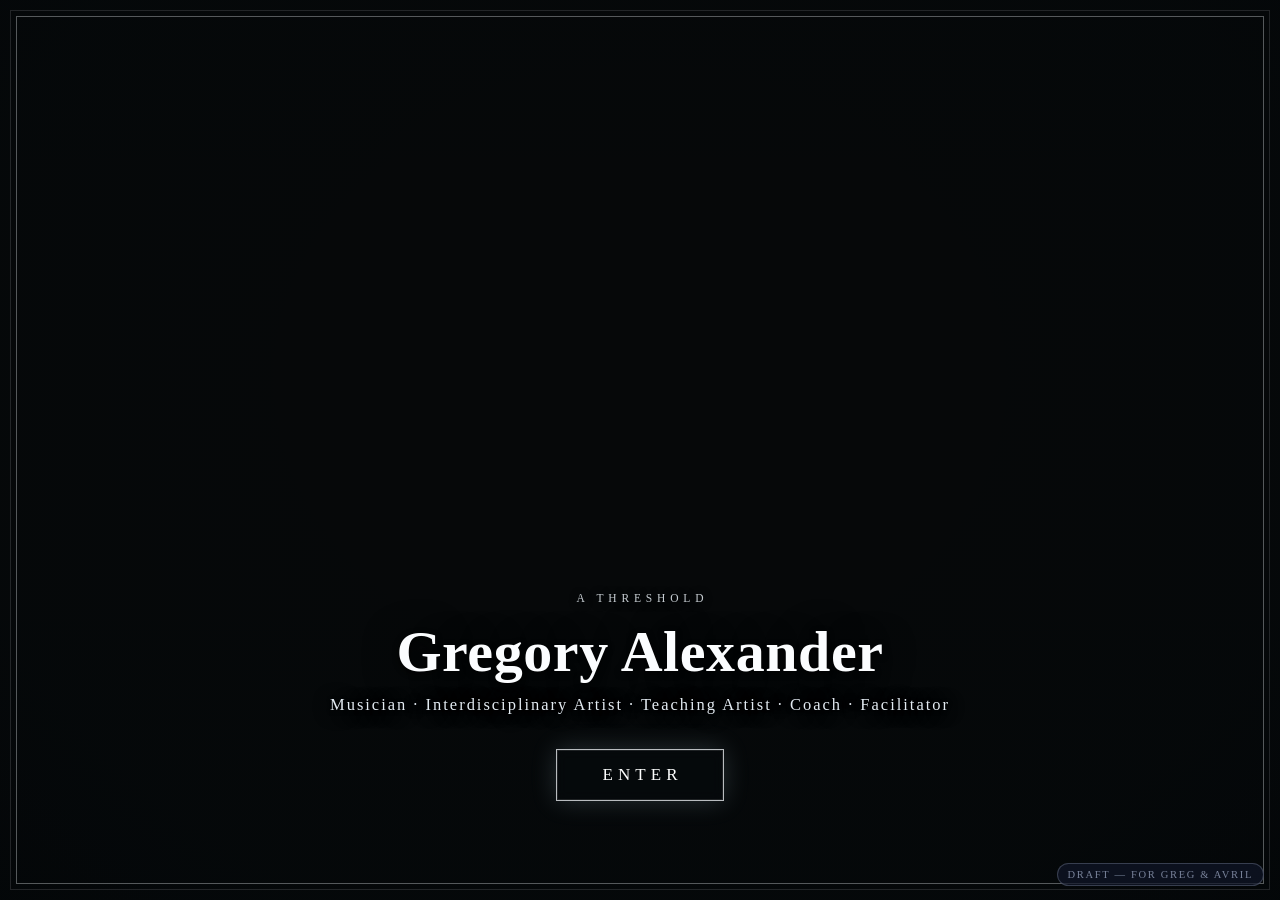
==== commit 55c8af35: "Portal page first: lake video threshold before the cover" ====
--- a/draft-site/index.html
+++ b/draft-site/index.html
@@ -152,6 +152,20 @@
   .vidWrap video{position:absolute;inset:0;width:100%;height:100%;border:0;border-radius:10px;object-fit:cover;background:#000;box-shadow:0 10px 30px rgba(90,55,15,.22);}
   #fieldView{touch-action:none;}
   @media (max-width:640px){ .anchorWord{color:rgba(216,222,235,.26);} }
+  /* PORTAL */
+  #portalView{position:relative;overflow:hidden;background:#060809 url('assets/lake-poster.jpg') center/cover no-repeat;}
+  #portalView .pVid{position:absolute;inset:0;}
+  #portalView .pVid video{width:100%;height:100%;object-fit:cover;display:block;}
+  #portalView .pVeil{position:absolute;inset:0;background:radial-gradient(ellipse at 50% 42%, rgba(4,8,10,0) 30%, rgba(4,8,10,.38) 78%, rgba(3,6,8,.72) 100%),linear-gradient(rgba(4,8,10,.20), rgba(4,8,10,0) 30%, rgba(4,8,10,0) 62%, rgba(4,8,10,.45));}
+  #portalView .pFrame{position:absolute;inset:16px;border:1px solid rgba(240,246,250,.34);outline:1px solid rgba(240,246,250,.12);outline-offset:5px;pointer-events:none;}
+  #portalView .pInner{position:relative;z-index:3;min-height:100vh;min-height:100svh;display:flex;flex-direction:column;align-items:center;justify-content:flex-end;text-align:center;padding:0 20px 11vh;}
+  #portalView .pKick{font-size:11.5px;letter-spacing:.42em;text-transform:uppercase;color:rgba(233,240,246,.85);text-shadow:0 1px 8px rgba(0,0,0,.8);margin-bottom:14px;text-indent:.42em;}
+  #portalView h1{font-weight:600;font-size:clamp(34px,6vw,58px);color:#fbfdff;text-shadow:0 2px 6px rgba(0,0,0,.75),0 4px 34px rgba(0,0,0,.8);letter-spacing:.01em;}
+  #portalView .pTitles{margin-top:10px;font-size:clamp(12.5px,1.8vw,16.5px);letter-spacing:.12em;color:#e3ebf2;text-shadow:0 1px 4px rgba(0,0,0,.9),0 2px 18px rgba(0,0,0,.85);}
+  #portalView .pEnter{margin-top:34px;display:inline-block;font-size:17px;letter-spacing:.30em;text-indent:.30em;text-transform:uppercase;color:#fdfefe;text-decoration:none;padding:15px 40px;border:1px solid rgba(244,249,252,.75);background:rgba(10,16,20,.22);backdrop-filter:blur(6px);-webkit-backdrop-filter:blur(6px);box-shadow:0 0 0 1px rgba(255,255,255,.10) inset,0 0 26px rgba(190,220,240,.18);transition:all .35s ease;}
+  #portalView .pEnter:hover{background:rgba(240,248,252,.16);box-shadow:0 0 0 1px rgba(255,255,255,.22) inset,0 0 40px rgba(190,220,240,.35);}
+  body.portalOn #nav{display:none;}
+  @media (max-width:640px){ #portalView .pFrame{inset:10px;} #portalView .pInner{padding-bottom:9vh;} }
 </style>
 </head>
 <body>
@@ -164,6 +178,18 @@
 
   <svg class="cragSvg" viewBox="0 0 1440 34" preserveAspectRatio="none" aria-hidden="true"><path d="M0,0 L1440,0 L1440,8 L1440,16 L1403,18 L1372,8 L1310,9 L1259,24 L1228,22 L1187,7 L1154,19 L1100,8 L1057,8 L994,19 L963,24 L928,13 L897,24 L844,7 L802,7 L739,10 L693,19 L656,23 L621,24 L574,23 L535,9 L471,26 L431,17 L397,23 L365,24 L334,25 L293,21 L231,19 L183,20 L126,17 L79,13 L40,28 L0,12 Z" fill="#04060c"/></svg>
 </nav>
+
+<!-- PORTAL -->
+<section class="view" id="portalView">
+  <div class="pVid"><video autoplay muted loop playsinline preload="auto" poster="assets/lake-poster.jpg"><source src="assets/portal-loop.mp4" type="video/mp4"></video></div>
+  <div class="pVeil"></div><div class="pFrame"></div>
+  <div class="pInner">
+    <div class="pKick">A threshold</div>
+    <h1>Gregory Alexander</h1>
+    <div class="pTitles">Musician · Interdisciplinary Artist · Teaching Artist · Coach · Facilitator</div>
+    <a class="pEnter" href="#cover">Enter</a>
+  </div>
+</section>
 
 <!-- COVER -->
 <section class="view" id="cover">
@@ -661,14 +687,15 @@
 }
 
 /* ================= ROUTING ================= */
-var VIEWS = { cover:'cover', field:'fieldView', basics:'basicsView', everything:'everythingView', about:'aboutView', room:'roomView' };
+var VIEWS = { portal:'portalView', cover:'cover', field:'fieldView', basics:'basicsView', everything:'everythingView', about:'aboutView', room:'roomView' };
 function route(){
-  var h = (location.hash || '#cover').slice(1);
+  var h = (location.hash || '#portal').slice(1);
   var parts = h.split('/'), name = parts[0] || 'cover';
-  if(!VIEWS[name]) name = 'cover';
+  if(!VIEWS[name]) name = 'portal';
   Object.keys(VIEWS).forEach(function(k){ document.getElementById(VIEWS[k]).classList.toggle('on', k === name); });
   document.body.classList.toggle('lightnav', ['room','everything','about','basics'].indexOf(name) >= 0);
   document.body.classList.toggle('fieldOn', name === 'field');
+  document.body.classList.toggle('portalOn', name === 'portal');
   closeCard();
   if(name === 'room') renderRoom(parts[1] || 'study');
   if(name === 'field'){ layout(); }
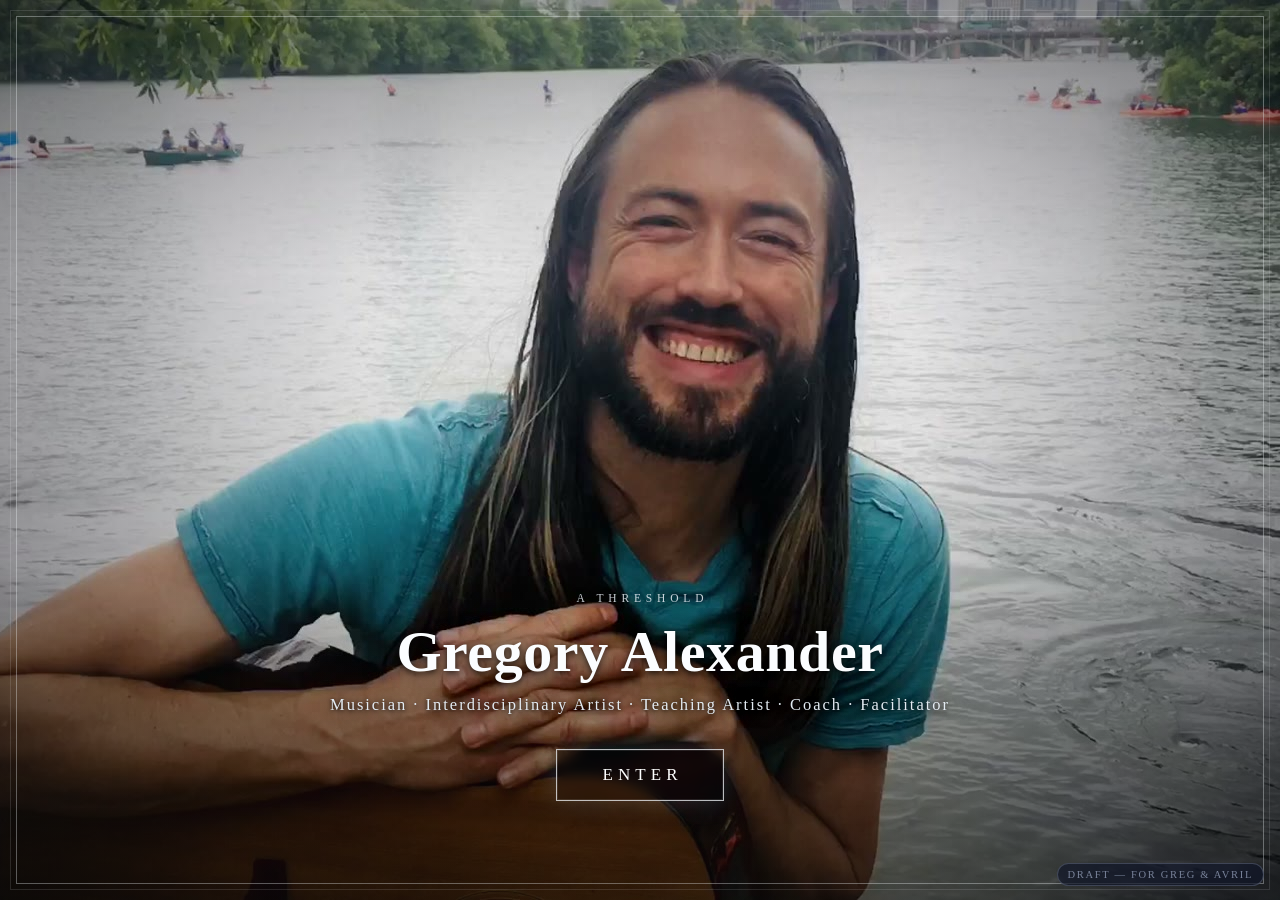
==== commit f478afff: "Basics: subtle lamplit-copper warmth pass" ====
--- a/draft-site/index.html
+++ b/draft-site/index.html
@@ -166,6 +166,13 @@
   #portalView .pEnter:hover{background:rgba(240,248,252,.16);box-shadow:0 0 0 1px rgba(255,255,255,.22) inset,0 0 40px rgba(190,220,240,.35);}
   body.portalOn #nav{display:none;}
   @media (max-width:640px){ #portalView .pFrame{inset:10px;} #portalView .pInner{padding-bottom:9vh;} }
+  /* BASICS — lamplit cottage warmth (subtle pass, Nov 25) */
+  #basicsView{background:radial-gradient(1100px 480px at 50% -60px, rgba(255,193,105,.38), rgba(255,193,105,0) 62%),linear-gradient(180deg,#faeed4,#f4e1ba 55%,#eccd9f);}
+  #basicsView .pageWrap h2{color:#4a2c12;}
+  #basicsView .pageWrap h3{color:#7a4416;}
+  #basicsView .hireCard{border:1px solid rgba(166,98,32,.38);box-shadow:0 8px 26px rgba(150,84,18,.14);}
+  #basicsView .companyCard{border-color:rgba(166,98,32,.30);}
+  #basicsView .photoStrip img{box-shadow:0 4px 16px rgba(120,64,14,.20);}
 </style>
 </head>
 <body>
